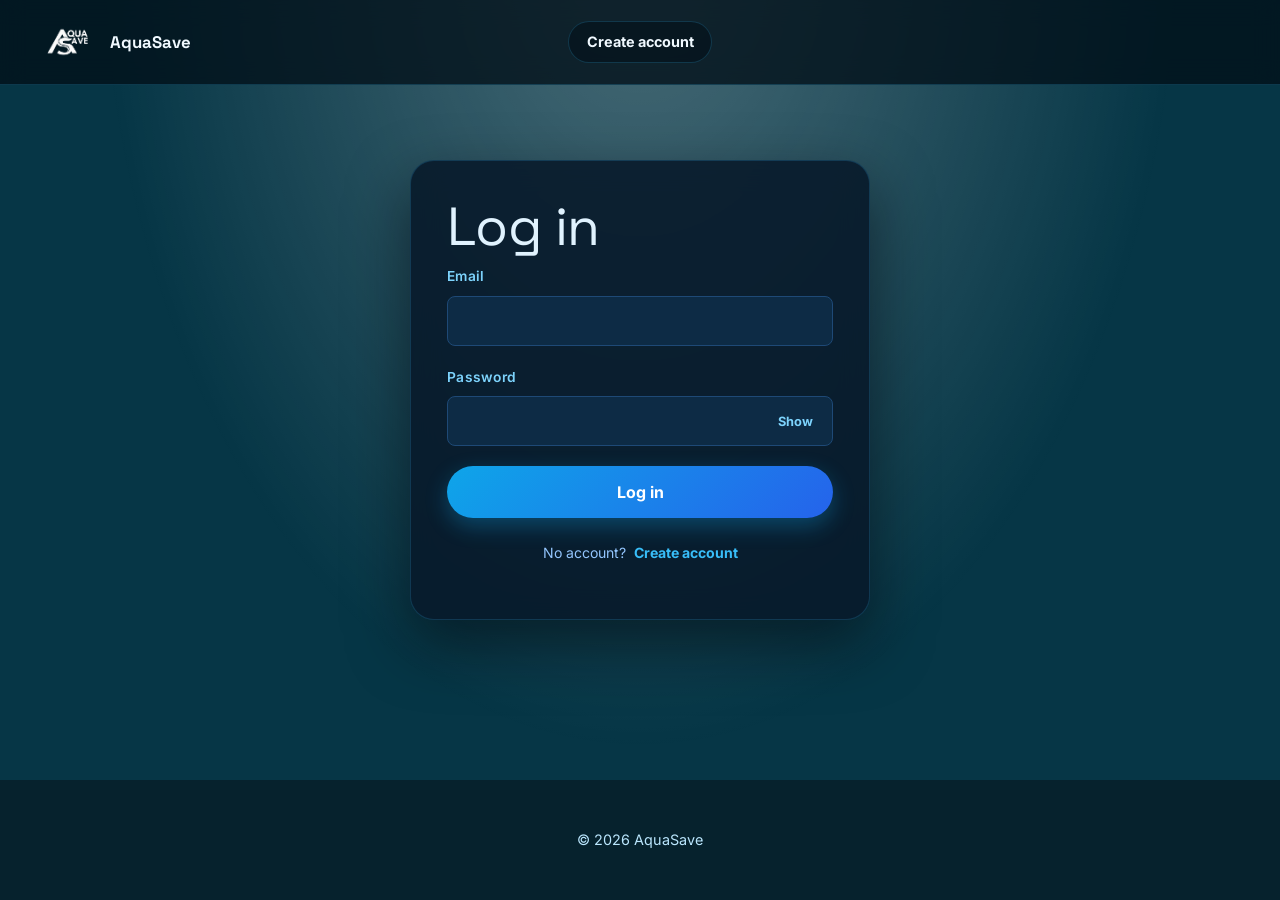
==== login.html @ 3f6320c7 "finish" ====
<!DOCTYPE html>
<html lang="en">
<head>
<meta charset="utf-8">
<meta name="viewport" content="width=device-width, initial-scale=1, viewport-fit=cover">
<title>Log in | AquaSave</title>
<link rel="stylesheet" href="https://fonts.googleapis.com/css2?family=Space+Grotesk:wght@700&family=Inter:wght@400;500;600;700&display=swap">
<link rel="stylesheet" href="css/style.css">
</head>
<body>
<div id="depth" aria-hidden="true"><i class="d1" style="opacity:.65"></i><i class="d2" style="opacity:.55"></i></div>
<div id="bubbles" aria-hidden="true"></div>

<div class="page-shell">
  <nav class="dash-nav">
    <a class="brand" href="index.html"><img src="images/graphics/logo/ASAVE.png" alt="AquaSave"><span>AquaSave</span></a>
    <a class="btn ghost sm" href="register.html">Create account</a>
  </nav>

  <main class="auth-main">
      <div class="auth-card field-login">
        <h1>Log in</h1>

        <form id="loginForm" novalidate>
          <div class="fgroup">
            <label for="loginEmail">Email</label>
            <input id="loginEmail" name="email" type="email" autocomplete="email" required>
          </div>

          <div class="fgroup">
            <label for="loginPassword">Password</label>
            <div class="pw-wrap">
              <input id="loginPassword" name="password" type="password" autocomplete="current-password" required>
              <button type="button" class="pw-toggle" id="togglePw">Show</button>
            </div>
          </div>

          <button type="submit" class="btn-pill-blue">Log in</button>
        </form>

        <p class="bottom-switch">No account? <a href="register.html">Create account</a></p>
      </div>
  </main>

  <footer>&copy; 2026 AquaSave</footer>
</div>

<script>
(function(){
  var pwInput = document.getElementById('loginPassword');
  var toggleBtn = document.getElementById('togglePw');
  toggleBtn.addEventListener('click', function(){
    var isPw = pwInput.type === 'password';
    pwInput.type = isPw ? 'text' : 'password';
    toggleBtn.textContent = isPw ? 'Hide' : 'Show';
  });
  document.getElementById('loginForm').addEventListener('submit', function(e){
    e.preventDefault();
  });
})();
</script>
</body>
</html>
---- css/style.css ----
:root{--ember:#ff5a36;--cream:#f1ead8;--lime:#b8f35c;--abyss:#021019;--deep:#041E2B;--mid:#0A3649;--glow:#00E5FF;--sky:#0EA5E9;--foam:#2DD4BF;--ice:#F0F9FF;--mist:#BAE6FD;--line:rgba(56,189,248,.2);box-sizing:border-box;padding-top:env(safe-area-inset-top,0px);padding-bottom:env(safe-area-inset-bottom,0px)}
html{scroll-padding-top:env(safe-area-inset-top,0px)}
*,*::before,*::after{box-sizing:border-box}
html.lenis,html.lenis body{height:auto}.lenis.lenis-smooth{scroll-behavior:auto!important}
body{margin:0;background:var(--abyss);color:var(--mist);font:400 1.05rem/1.7 "Inter",system-ui,-apple-system,"Segoe UI",sans-serif;overflow-x:hidden}
h1,h2,h3{color:var(--ice);font-family:"Space Grotesk","Inter",system-ui,sans-serif;line-height:1.1;margin:0 0 .5em;letter-spacing:-.02em}
h1{font-size:clamp(2.6rem,7vw,5.6rem)}h2{font-size:clamp(2rem,4.5vw,3.4rem)}h3{font-size:1.3rem;letter-spacing:0}
p{margin:0 0 1em}
#depth{position:fixed;inset:0;z-index:-2;background:#0b8fa8}
#depth i{position:absolute;inset:0;opacity:0;will-change:opacity}#depth .d1{background:#0A3649}#depth .d2{background:#041E2B}#depth .d3{background:#021019}
#depth::after{content:"";position:absolute;inset:0;background:radial-gradient(ellipse at 50% -10%,rgba(255,255,255,.28),transparent 60%)}
#bubbles{position:fixed;inset:0;z-index:-1;pointer-events:none;overflow:hidden}
.bubble{position:absolute;border-radius:50%;border:1px solid rgba(240,249,255,.45);background:radial-gradient(circle at 30% 30%,rgba(240,249,255,.35),rgba(240,249,255,.04))}
/* preloader */
#preloader{position:fixed;inset:0;z-index:9999;background:radial-gradient(ellipse at 50% -10%,rgba(255,255,255,.28),transparent 60%),#0b8fa8;display:grid;place-items:center;overflow:hidden}
#fill{position:absolute;left:0;right:0;bottom:0;height:100%;background:rgba(240,249,255,.22);transform:translateY(100%)}
#fill .pw{position:absolute;left:0;width:200%;height:60px;fill:rgba(240,249,255,.2);animation:bob 1.6s ease-in-out infinite alternate}
#fill .pw1{top:-54px}#fill .pw2{top:-46px;animation-duration:2.1s}#fill .pw3{top:-38px;animation-duration:2.7s}
@keyframes bob{to{translate:0 9px}}
.pl-inner{position:relative;text-align:center;mix-blend-mode:normal}
.pl-inner img{width:480px;height:auto;margin-bottom:12px}
#count{font:700 clamp(4rem,14vw,9rem)/1 "Space Grotesk",system-ui,sans-serif;color:var(--ice);text-shadow:0 2px 30px rgba(2,16,25,.5)}
.pl-inner small{display:block;letter-spacing:.3em;text-transform:uppercase;color:var(--ice);font-size:.75rem}
/* nav */
nav{position:fixed;top:env(safe-area-inset-top,0px);left:0;right:0;z-index:50;display:flex;justify-content:space-between;align-items:center;padding:14px clamp(16px,4vw,48px)}
nav .brand{display:flex;align-items:center;gap:10px;color:var(--ice);font-weight:700;text-decoration:none;font-family:"Space Grotesk",system-ui,sans-serif}
nav .brand img{height:60px;width:auto}.navl{color:var(--ice);text-decoration:none;font-weight:600;font-size:.92rem;opacity:.9}.navl:hover{color:var(--glow)}.btn.sm{padding:.55em 1.2em;font-size:.9rem}@media(max-width:760px){.dash-nav .nav-center .navl{display:none}}
.btn{display:inline-block;padding:.9em 1.7em;border-radius:999px;background:var(--glow);color:var(--abyss);font-weight:700;text-decoration:none;box-shadow:0 0 0 0 rgba(0,229,255,.5);transition:transform .25s,box-shadow .25s}
.btn:hover{transform:translateY(-2px);box-shadow:0 8px 30px rgba(0,229,255,.45)}
.btn.ghost{background:rgba(2,16,25,.55);color:var(--ice);border:1px solid var(--line)}
/* sections */
section{position:relative;min-height:100vh;padding:clamp(88px,12vh,140px) clamp(20px,6vw,96px);display:flex;flex-direction:column;justify-content:center;overflow:hidden}
.wrap{position:relative;z-index:2;max-width:1100px;width:100%;margin:0 auto}
.eyebrow{color:var(--foam);text-transform:uppercase;letter-spacing:.25em;font-size:.78rem;font-weight:700;margin-bottom:1rem;display:block}
#hero p.lead{font-size:clamp(1.05rem,2vw,1.35rem);max-width:34ch;color:var(--ice)}
#hero .cta{display:flex;gap:12px;flex-wrap:wrap;margin-top:2rem}
#hero h1 .l{display:block}
.creature{position:absolute;z-index:1;height:auto;pointer-events:none;will-change:transform}
.creature.r{right:0;width:min(52vw,870px)}
.creature.l{left:0;width:min(46vw,560px);transform:scaleX(-1)}
.wave{position:absolute;left:0;bottom:-1px;width:200%;height:90px;z-index:1;fill:rgba(240,249,255,.12)}
.wave.b{height:70px;fill:rgba(10,54,73,.45)}
.glass{background:rgba(10,54,73,.78);border:1px solid var(--line);border-radius:22px;padding:2rem}
.grid{display:grid;grid-template-columns:repeat(auto-fit,minmax(250px,1fr));gap:20px;margin-top:2.5rem}
.card .ico{width:48px;height:48px;border-radius:14px;display:grid;place-items:center;background:rgba(0,229,255,.12);color:var(--glow);font-size:1.4rem;margin-bottom:1rem}
.stat b{display:block;font:700 clamp(2.6rem,6vw,4.2rem)/1 "Space Grotesk",system-ui,sans-serif;color:var(--glow)}
.stat span{color:var(--ice);font-weight:600}
.live{display:inline-flex;align-items:center;gap:8px;font-size:.8rem;color:var(--foam);margin-bottom:1rem}
.live i{width:8px;height:8px;border-radius:50%;background:var(--foam);box-shadow:0 0 0 0 var(--foam);animation:ping 1.8s infinite}
@keyframes ping{70%{box-shadow:0 0 0 10px rgba(45,212,191,0)}100%{box-shadow:0 0 0 0 rgba(45,212,191,0)}}
.split{display:grid;grid-template-columns:1fr 1fr;gap:3rem;align-items:center}
.map{justify-self:center;width:min(100%,300px);filter:drop-shadow(0 0 24px rgba(0,229,255,.25))}
@media(max-width:760px){.split{grid-template-columns:1fr}.creature.r,.creature.l{width:62vw;opacity:.75}}
.stat b small{font:600 1rem/1 "Inter",system-ui,sans-serif;color:var(--foam);margin-left:.4rem;letter-spacing:.05em}
.stat h3{margin:.6rem 0 .4rem}.stat p{margin:0;font-size:.98rem}
.badge{margin-top:2rem;display:inline-flex;gap:.7rem;flex-wrap:wrap;align-items:center}
.badge-item{display:inline-flex;align-items:center;gap:.55rem;padding:.5rem .9rem .5rem .65rem;border-radius:999px;font-weight:600;font-size:.82rem;letter-spacing:.04em;text-transform:uppercase;color:var(--ice);background:linear-gradient(135deg,rgba(10,54,73,.85),rgba(6,34,45,.7));border:1px solid rgba(0,229,255,.28);box-shadow:0 4px 18px rgba(0,229,255,.08),inset 0 1px 0 rgba(240,249,255,.06);backdrop-filter:blur(6px)}
.badge-item .bicon{width:18px;height:18px;flex:0 0 18px;color:var(--glow)}
.badge-item.verified{border-color:rgba(184,243,92,.35);box-shadow:0 4px 18px rgba(184,243,92,.08),inset 0 1px 0 rgba(240,249,255,.06)}
.badge-item.verified .bicon{color:var(--lime)}
.badge-item.iso .bicon{color:var(--foam)}
.src{display:block;margin-top:.6rem;font-size:.8rem;opacity:.75}
.mapbox{position:relative;justify-self:center;width:min(100%,300px)}
.mapbox .map{width:100%}
.dot{position:absolute;width:10px;height:10px;border-radius:50%;background:var(--glow);box-shadow:0 0 12px var(--glow)}
.animals{grid-template-columns:repeat(auto-fit,minmax(220px,1fr))}
.animal{padding:1.4rem 0 1rem 1.4rem;overflow:hidden}.animal h3{margin:0 0 .4rem}.animal img{display:block;margin-left:auto;width:88%;height:auto}
#ripples{position:fixed;inset:0;z-index:10000;pointer-events:none;overflow:hidden}
.rip{position:absolute;width:20px;height:20px;margin:-10px 0 0 -10px;border-radius:50%;border:2px solid rgba(186,230,253,.75);will-change:transform,opacity}
.reef{position:relative;height:clamp(200px,32vw,340px);margin-top:-20px;overflow:hidden;pointer-events:none}
.reef::before{content:"";position:absolute;inset:auto 0 0 0;height:70%;background:radial-gradient(ellipse at 50% 100%,rgba(0,229,255,.22),transparent 70%)}
.reef svg{position:absolute;left:0;bottom:0;width:100%;height:100%}
.reef .sway{transform-box:fill-box}
.reef-label{position:absolute;z-index:2;left:0;right:0;top:14%;text-align:center;color:var(--foam);font-size:.78rem;letter-spacing:.3em;text-transform:uppercase;font-weight:700}

/* nine sites */
.mapwrap{position:relative;margin-top:2.2rem;height:600px;border:1px solid var(--line);border-radius:12px;background:linear-gradient(rgba(2,16,25,.62),rgba(2,16,25,.62)),repeating-linear-gradient(0deg,rgba(186,230,253,.07) 0 1px,transparent 1px 64px),repeating-linear-gradient(90deg,rgba(186,230,253,.07) 0 1px,transparent 1px 64px);overflow:hidden}
.mapwrap::before{content:"";position:absolute;left:0;top:0;width:14px;height:14px;border-top:2px solid var(--ember);border-left:2px solid var(--ember);border-radius:12px 0 0 0;z-index:3}
.mpanel{position:absolute;left:28px;top:50%;transform:translateY(-35%);z-index:3;max-width:min(520px,52%)}
.mpanel .live{color:var(--lime);margin:0 0 .3rem}.mpanel .live i{background:var(--lime);width:7px;height:7px}
.mpanel h3{margin:0 0 1rem;color:var(--cream);font-size:1.5rem}
.filters{display:grid;grid-template-columns:repeat(3,1fr);gap:12px}
.filters label{font-size:.78rem;color:var(--mist);display:block}
.filters select{width:100%;margin-top:6px;padding:.65rem .7rem;border-radius:8px;border:1px solid var(--line);background:rgba(10,54,73,.8);color:var(--ice);font:600 .9rem "Inter",system-ui,sans-serif}
.mstat{margin:1rem 0;color:var(--cream);font-weight:700;font-size:.95rem}
.pill{padding:.6rem 1.1rem;border-radius:999px;border:1px solid var(--line);background:rgba(10,54,73,.5);color:var(--cream);font:700 .85rem "Inter",system-ui,sans-serif;cursor:pointer}
.pill:hover{border-color:var(--glow)}
.details{display:none;margin:.9rem 0 0;padding:0;list-style:none;columns:3;font-size:.85rem;color:var(--mist)}.details.open{display:block}
.mctl{position:absolute;right:calc(min(300px,36%) + 70px);top:32px;z-index:4;display:flex;flex-direction:column;gap:8px;width:86px}
.mctl button{padding:.65rem 0;border:0;border-radius:6px;background:var(--cream);color:#0b2f36;font:800 .82rem "Inter",system-ui,sans-serif;cursor:pointer}
.mctl button.on{background:var(--ember);color:#fff}
.mhint{position:absolute;right:20px;bottom:14px;z-index:4;font-size:.75rem;padding:.4rem .8rem;border-radius:8px;background:rgba(2,16,25,.7);color:var(--mist)}
.stage{position:absolute;right:40px;top:4%;bottom:7%;aspect-ratio:410/680;cursor:grab;touch-action:none}
.stage:active{cursor:grabbing}
.pz{position:absolute;inset:0;transform-origin:50% 50%}
.pz img{width:100%;height:100%;display:block;user-select:none;-webkit-user-drag:none}
.site{position:absolute;width:16px;height:16px;border:0;padding:0;border-radius:50%;background:var(--ember);box-shadow:0 0 0 3px rgba(255,90,54,.35);transform:translate(-50%,-50%) scale(var(--inv,1));cursor:pointer}
.site::after{content:"";position:absolute;inset:-9px;border-radius:50%;border:2px solid rgba(255,90,54,.5);animation:ring 2.2s infinite}
@keyframes ring{0%{transform:scale(.6);opacity:1}100%{transform:scale(1.5);opacity:0}}
.tip{position:absolute;left:50%;bottom:150%;transform:translateX(-50%);white-space:nowrap;padding:.3rem .6rem;border-radius:6px;background:var(--cream);color:#0b2f36;font:800 .72rem "Inter",system-ui,sans-serif;opacity:0;pointer-events:none;transition:opacity .2s}
.site:hover .tip,.site:focus-visible .tip{opacity:1}
.city{position:absolute;font-size:.55rem;color:var(--mist);transform:translate(6px,-50%) scale(var(--inv,1));transform-origin:left;white-space:nowrap;pointer-events:none}
.city::before{content:"";display:inline-block;width:4px;height:4px;border-radius:50%;background:var(--mist);margin-right:4px;vertical-align:middle}
.cluster{position:absolute;display:none;place-items:center;border-radius:50%;background:rgba(255,90,54,.85);color:#fff;font:700 1rem "Space Grotesk",sans-serif;transform:translate(-50%,-50%) scale(var(--inv,1));text-align:center;line-height:1.1;box-shadow:0 0 0 8px rgba(255,90,54,.25)}
.cluster small{display:block;font:700 .55rem "Inter",sans-serif}
.mapwrap.cl .site{display:none}.mapwrap.cl .cluster{display:grid}
@media(max-width:860px){.mapwrap{height:auto;padding:20px}.mpanel{position:static;transform:none;max-width:none}.stage{position:relative;right:auto;top:auto;bottom:auto;height:480px;margin:1.2rem auto 0}.mctl{position:static;flex-direction:row;width:auto;margin-top:1rem;flex-wrap:wrap}.mctl button{padding:.6rem 1rem}.mhint{position:static;display:inline-block;margin-top:.8rem}.filters{grid-template-columns:1fr}.details{columns:2}}
.filters option{background:#0A3649;color:#F0F9FF}
.mapwrap.det .mpanel{top:28px;transform:none}
.mpanel{transition:top .4s,transform .4s;width:min(540px,52%)}
.pill.open{border-color:var(--lime);box-shadow:0 0 0 2px rgba(184,243,92,.25)}
.dtable{display:none;margin-top:.9rem;font-size:.85rem;color:var(--cream)}.dtable.open{display:block}
.dh,.dr{display:grid;grid-template-columns:1.5fr 1fr 1.4fr .8fr 1fr;gap:10px;align-items:center;padding:.7rem .4rem}
.dh{color:var(--mist);font-size:.78rem;border-bottom:1px solid var(--line)}
.dbody{max-height:210px;overflow:auto;scrollbar-width:thin;scrollbar-color:var(--cream) rgba(2,16,25,.5)}
.dr{border-bottom:1px solid var(--line);font-weight:700}
.dr span:nth-child(2),.dr span:nth-child(3){font-weight:600}
.st{display:inline-block;padding:.2rem .7rem;border:1px solid var(--ember);border-radius:999px;font-size:.75rem;font-weight:700;font-style:normal;color:var(--cream)}
.st.act{border-color:var(--lime);color:var(--lime);background:rgba(184,243,92,.1)}
.site.act{background:var(--lime);box-shadow:0 0 0 3px rgba(184,243,92,.35)}
.site.act::after{border-color:rgba(184,243,92,.55)}
.scard.act .bar{background:var(--lime)}
.cluster{width:auto;height:auto;box-shadow:none;background:var(--ember);color:#fff;font:800 .9rem "Inter",sans-serif;border-radius:50%}
.cluster{cursor:pointer}
.cluster::after{content:"";position:absolute;inset:-12px;border-radius:50%;border:2px solid rgba(255,90,54,.55);animation:ring 2.2s infinite}
.cluster.lime{background:var(--lime);color:#0b2f36}.cluster.lime::after{border-color:rgba(184,243,92,.4)}
.cluster small{display:none}
.scard{position:absolute;z-index:8;display:none;width:236px;background:var(--cream);color:#0b2f36;border-radius:6px;padding:16px 16px 14px;box-shadow:0 18px 40px rgba(0,0,0,.45);pointer-events:none}
.scard h4{margin:0;font:700 1.15rem "Space Grotesk",sans-serif;color:#0b2f36}.scard .sub{font-size:.8rem;color:#587a80;margin:.15rem 0 .8rem}
.scard .row{display:flex;justify-content:space-between;font-size:.82rem;padding:.2rem 0}.scard .row b{font-weight:800}
.scard .bar{height:4px;border-radius:2px;background:var(--ember);margin-top:.7rem}
@media(max-width:860px){.mpanel{width:auto}.mapwrap.det .mpanel{top:auto}.dh,.dr{grid-template-columns:1.4fr 1fr 1fr}.dh span:nth-child(3),.dr span:nth-child(3),.dh span:nth-child(5),.dr span:nth-child(5){display:none}}
/* animals */
.agrid{display:grid;grid-template-columns:repeat(auto-fit,minmax(230px,1fr));gap:20px;margin-top:2.4rem}
.acard{display:flex;flex-direction:column;border:1px solid var(--line);border-radius:10px;background:rgba(6,34,45,.78);overflow:hidden;position:relative;transition:transform .4s cubic-bezier(.2,.8,.2,1),border-color .4s,box-shadow .4s,filter .4s;will-change:transform}
.acard::after{content:"";position:absolute;inset:-40% -60%;background:linear-gradient(115deg,transparent 35%,rgba(240,249,255,.14) 50%,transparent 65%);transform:translateX(-60%) rotate(8deg);opacity:0;pointer-events:none;transition:transform .8s ease,opacity .4s ease}
.acard:hover{transform:translateY(-10px) scale(1.015);border-color:rgba(0,229,255,.55);box-shadow:0 18px 40px rgba(0,229,255,.12),0 8px 22px rgba(1,8,12,.45)}
.acard:hover::after{transform:translateX(60%) rotate(8deg);opacity:1}
.athumb{position:relative;height:240px;overflow:hidden;cursor:pointer;display:flex;align-items:center;justify-content:flex-end;padding:18px 10px 18px 18px;background:repeating-linear-gradient(105deg,rgba(255,255,255,.05) 0 38px,transparent 38px 76px),linear-gradient(180deg,#0f6a7a,#082e38)}
.athumb img{position:relative;right:-12%;bottom:auto;display:block;height:370px;width:auto;max-width:148%;object-fit:contain;object-position:center right;flex:0 0 auto;margin:0;will-change:transform;transition:transform .6s cubic-bezier(.2,.8,.2,1),filter .4s ease}
.acard:hover .athumb img{filter:drop-shadow(0 10px 18px rgba(0,229,255,.18)) brightness(1.05)}
.athumb .bb{position:absolute;width:9px;height:9px;border-radius:50%;border:1px solid rgba(240,249,255,.5)}
.play{position:absolute;right:14px;bottom:14px;width:38px;height:38px;border:0;border-radius:50%;background:var(--ember);display:grid;place-items:center;cursor:pointer;box-shadow:0 6px 18px rgba(255,90,54,.45);transition:transform .25s;animation:playpulse 2.4s ease-in-out infinite}
.play:hover{transform:scale(1.18);animation:none}
@keyframes playpulse{0%,100%{box-shadow:0 6px 18px rgba(255,90,54,.45),0 0 0 0 rgba(255,90,54,.35)}50%{box-shadow:0 6px 18px rgba(255,90,54,.45),0 0 0 10px rgba(255,90,54,0)}}
.play svg{width:14px;height:14px;fill:#fff;margin-left:2px}
.abody{padding:1.1rem 1.1rem 1.4rem}
.tag{display:inline-block;padding:.22rem .7rem;border:1px solid var(--ember);border-radius:999px;font-size:.72rem;color:var(--cream);margin-bottom:.7rem}
.abody h3{font-size:1.3rem;margin:0 0 .4rem;color:var(--cream)}.abody p{font-size:.95rem;margin:0 0 .8rem}
.where{font-size:.85rem;font-weight:700;color:var(--lime)}
.acard{background:linear-gradient(180deg,rgba(10,54,73,.75),rgba(4,22,31,.92))}
.scene{position:absolute;inset:0;overflow:hidden;pointer-events:none}
.scene::after{content:"";position:absolute;inset:0;background:radial-gradient(ellipse at 30% 0%,rgba(255,255,255,.22),transparent 60%)}
.scene .caus{position:absolute;border-radius:50%;background:radial-gradient(circle,rgba(125,235,255,.3),transparent 65%);animation:caus 6s ease-in-out infinite alternate}
.scene .c1{width:120px;height:120px;left:-20px;top:14px}.scene .c2{width:90px;height:90px;left:42%;top:56px;animation-duration:8s}.scene .c3{width:110px;height:110px;right:-20px;top:-24px;animation-duration:7s;animation-delay:-2s}
@keyframes caus{to{transform:translate(26px,18px) scale(1.25);opacity:.45}}
.scene .wv{position:absolute;left:0;top:0;width:200%;height:26px;fill:rgba(240,249,255,.16);animation:wv 7s linear infinite}
.scene .wv2{height:20px;fill:rgba(240,249,255,.1);animation-duration:11s;animation-direction:reverse}
.scene .sg{transform-origin:bottom center;animation:sway 4.5s ease-in-out infinite alternate}
.scene .sg:nth-of-type(2){animation-duration:5.2s;animation-delay:-1s}
.scene .sg:nth-of-type(3){animation-duration:3.8s;animation-delay:-.6s}
.scene .sg:nth-of-type(4){animation-duration:5.6s;animation-delay:-1.8s}
.scene .sg:nth-of-type(5){animation-duration:4.2s;animation-delay:-.3s}
@keyframes sway{from{transform:rotate(-4deg)}to{transform:rotate(5deg)}}
@keyframes wv{from{transform:scaleY(-1) translateX(0)}to{transform:scaleY(-1) translateX(-50%)}}
.scene svg{position:absolute;left:0;bottom:0;width:100%;height:100%}
.scene .sg{transform-box:fill-box;transform-origin:50% 100%;animation:sg 3s ease-in-out infinite alternate}
.scene .sg:nth-child(2n){animation-duration:3.8s;animation-direction:alternate-reverse}
@keyframes sg{from{transform:rotate(-6deg)}to{transform:rotate(6deg)}}
#modal{position:fixed;inset:0;z-index:200;display:none;place-items:center;padding:20px;background:rgba(1,8,12,.8);backdrop-filter:blur(6px)}
#modal.open{display:grid}
.mdlg{position:relative;width:min(720px,100%);max-height:92vh;overflow:auto;border:1px solid var(--line);border-radius:10px;background:#06222d}
.vid{aspect-ratio:16/9;background:#000;overflow:hidden;padding:0}
.vid iframe{display:block;width:100%;height:100%;border:0}
.vid>div{display:grid;place-items:center;height:100%;padding:16px;text-align:center;box-sizing:border-box}
.mclose{position:absolute;right:12px;top:12px;z-index:2;width:34px;height:34px;border:0;border-radius:50%;background:var(--cream);color:#0b2f36;font-size:1.2rem;font-weight:800;cursor:pointer}
.minfo{padding:1.2rem 1.5rem 1.5rem}.minfo h3{font-size:1.7rem;margin:.3rem 0 .2rem;color:var(--cream)}
.minfo .wl{color:var(--mist);font-size:.9rem;margin:0 0 1rem}.minfo ul{margin:0 0 1rem;padding-left:1.2rem;color:var(--ice);font-weight:600}.minfo small{color:var(--mist);opacity:.75}
footer{background:#06222d;position:relative;z-index:2}
footer{padding:48px 20px calc(48px + env(safe-area-inset-bottom,0px));text-align:center;font-size:.9rem;color:var(--mist)}
@media(prefers-reduced-motion:reduce){.live i{animation:none}}

/* ===== Auth & Dashboard Shared Styles ===== */
.page-shell{min-height:100vh;display:flex;flex-direction:column;position:relative;z-index:2}
.auth-main{flex:1;display:grid;place-items:center;padding:calc(96px + env(safe-area-inset-top,0px)) 20px 60px}
.auth-grid{width:min(980px,100%);display:grid;grid-template-columns:1.05fr 1fr;gap:28px;align-items:stretch}
@media(max-width:860px){.auth-grid{grid-template-columns:1fr}}
.auth-aside{display:flex;flex-direction:column;justify-content:space-between;background:linear-gradient(160deg,rgba(10,54,73,.88),rgba(2,16,25,.92));border:1px solid var(--line);border-radius:24px;padding:clamp(24px,4vw,40px);position:relative;overflow:hidden}
.auth-aside::after{content:"";position:absolute;right:-60px;bottom:-60px;width:240px;height:240px;border-radius:50%;background:radial-gradient(circle,rgba(0,229,255,.18),transparent 70%);pointer-events:none}
.auth-card{background:rgba(4,30,43,.88);backdrop-filter:blur(14px);border:1px solid var(--line);border-radius:24px;padding:clamp(24px,4vw,40px);box-shadow:0 24px 60px rgba(1,8,12,.55)}
.auth-card h1{font-size:clamp(1.85rem,3.4vw,2.5rem);margin-bottom:.25em}
.auth-sub{color:var(--mist);font-size:.96rem;margin-bottom:1.6rem}
.fgroup{margin-bottom:1.1rem}
.fgroup label{display:flex;justify-content:space-between;align-items:center;font-size:.82rem;font-weight:700;color:var(--ice);margin-bottom:.42rem;letter-spacing:.02em}
.fgroup input,.fgroup select,.fgroup textarea{width:100%;padding:.82rem 1rem;border-radius:12px;border:1px solid var(--line);background:rgba(2,16,25,.72);color:var(--ice);font:600 .95rem "Inter",system-ui,sans-serif;transition:border-color .2s,box-shadow .2s}
.fgroup input:focus,.fgroup select:focus,.fgroup textarea:focus{outline:none;border-color:var(--glow);box-shadow:0 0 0 3px rgba(0,229,255,.18)}
.fgroup select option{background:#041E2B;color:#F0F9FF}
.frow{display:grid;grid-template-columns:1fr 1fr;gap:12px}
@media(max-width:520px){.frow{grid-template-columns:1fr}}
.pw-wrap{position:relative}
.pw-wrap input{padding-right:4.2rem}
.pw-toggle{position:absolute;right:10px;top:50%;transform:translateY(-50%);border:0;background:rgba(0,229,255,.12);color:var(--glow);font:700 .75rem "Inter",sans-serif;padding:.35rem .6rem;border-radius:8px;cursor:pointer}
.pw-toggle:hover{background:rgba(0,229,255,.22)}
.fmeta{display:flex;justify-content:space-between;align-items:center;gap:10px;flex-wrap:wrap;margin:.4rem 0 1.3rem;font-size:.86rem}
.chk{display:inline-flex;align-items:center;gap:8px;cursor:pointer;color:var(--mist)}
.chk input{accent-color:var(--glow);width:16px;height:16px}
.flink{color:var(--foam);text-decoration:none;font-weight:700}
.flink:hover{color:var(--glow);text-decoration:underline}
.btn.full{width:100%;text-align:center;border:0;cursor:pointer;font:700 1rem "Inter",system-ui,sans-serif}
.alert{display:none;padding:.8rem 1rem;border-radius:12px;font-size:.88rem;font-weight:700;margin-bottom:1.1rem}
.alert.show{display:block}
.alert.err{background:rgba(255,90,54,.16);border:1px solid rgba(255,90,54,.55);color:#ffd2c7}
.alert.ok{background:rgba(184,243,92,.15);border:1px solid rgba(184,243,92,.55);color:var(--lime)}
.demo-box{margin-top:1.25rem;padding:.9rem 1rem;border-radius:14px;background:rgba(10,54,73,.48);border:1px dashed var(--line);font-size:.84rem}
.demo-box button{margin-top:.55rem;padding:.45rem .9rem;border-radius:999px;border:1px solid var(--foam);background:transparent;color:var(--foam);font:700 .8rem "Inter",sans-serif;cursor:pointer}
.demo-box button:hover{background:rgba(45,212,191,.15)}
.role-pills{display:grid;grid-template-columns:repeat(3,1fr);gap:8px;margin-bottom:1.1rem}
.rpill{padding:.65rem .5rem;border-radius:12px;border:1px solid var(--line);background:rgba(2,16,25,.55);color:var(--mist);font:700 .8rem "Inter",sans-serif;text-align:center;cursor:pointer;transition:all .2s}
.rpill.active{border-color:var(--glow);background:rgba(0,229,255,.15);color:var(--ice);box-shadow:0 0 0 2px rgba(0,229,255,.18)}
.aside-metrics{display:grid;grid-template-columns:repeat(2,1fr);gap:12px;margin-top:1.5rem}
.ametric{padding:1rem;border-radius:16px;background:rgba(2,16,25,.55);border:1px solid var(--line)}
.ametric b{display:block;font:700 1.65rem/1.1 "Space Grotesk",sans-serif;color:var(--glow)}
.ametric span{font-size:.8rem;color:var(--mist)}

/* ===== Dashboard Layout ===== */
.dash-nav{background:rgba(2,16,25,.78);backdrop-filter:blur(12px);border-bottom:1px solid var(--line);display:grid;grid-template-columns:1fr auto 1fr;align-items:center;gap:16px;padding:12px clamp(16px,4vw,40px)}
.dash-nav .brand{justify-self:start;display:flex;align-items:center}
.dash-nav .nav-center{justify-self:center;display:flex;align-items:center;gap:22px}
.dash-nav .nav-right{justify-self:end;display:flex;align-items:center;gap:14px}
.nav-login{padding:.35rem .2rem}
@media(max-width:900px){.dash-nav{display:flex;flex-wrap:wrap;justify-content:space-between}.dash-nav .nav-center{order:3;width:100%;justify-content:center;flex-wrap:wrap;gap:14px}.dash-nav .nav-right{justify-self:auto}}
.user-chip{display:inline-flex;align-items:center;gap:9px;padding:.38rem .85rem .38rem .45rem;border-radius:999px;background:rgba(10,54,73,.75);border:1px solid var(--line);color:var(--ice);font-size:.85rem;font-weight:700}
.avatar{width:28px;height:28px;border-radius:50%;display:grid;place-items:center;background:linear-gradient(135deg,var(--glow),var(--foam));color:var(--abyss);font:700 .82rem "Space Grotesk",sans-serif}
.dash-wrap{max-width:1240px;width:100%;margin:0 auto;padding:calc(96px + env(safe-area-inset-top,0px)) clamp(16px,4vw,40px) 72px;position:relative;z-index:2}
.dash-head{display:flex;justify-content:space-between;align-items:flex-end;gap:18px;flex-wrap:wrap;margin-bottom:1.8rem}
.dash-head h1{font-size:clamp(2rem,4vw,3rem);margin:.15em 0 .2em}
.dash-actions{display:flex;gap:10px;flex-wrap:wrap;align-items:center}
.kpi-grid{display:grid;grid-template-columns:repeat(4,1fr);gap:16px;margin-bottom:22px}
@media(max-width:960px){.kpi-grid{grid-template-columns:repeat(2,1fr)}}
@media(max-width:520px){.kpi-grid{grid-template-columns:1fr}}
.kpi{background:rgba(6,34,45,.82);border:1px solid var(--line);border-radius:20px;padding:1.35rem 1.4rem;position:relative;overflow:hidden}
.kpi-top{display:flex;justify-content:space-between;align-items:center;font-size:.82rem;color:var(--mist);font-weight:700;margin-bottom:.55rem}
.kpi b{display:block;font:700 clamp(1.9rem,3vw,2.5rem)/1.05 "Space Grotesk",sans-serif;color:var(--ice)}
.kpi .delta{display:inline-block;margin-top:.55rem;font-size:.78rem;font-weight:700;padding:.2rem .6rem;border-radius:999px;background:rgba(184,243,92,.14);color:var(--lime)}
.kpi .delta.warn{background:rgba(255,90,54,.16);color:#ffb4a2}
.dash-tabs{display:flex;gap:8px;flex-wrap:wrap;margin-bottom:20px;border-bottom:1px solid var(--line);padding-bottom:12px}
.dtab{padding:.58rem 1.15rem;border-radius:999px;border:1px solid var(--line);background:rgba(10,54,73,.45);color:var(--mist);font:700 .88rem "Inter",sans-serif;cursor:pointer;transition:all .2s}
.dtab:hover{border-color:var(--glow);color:var(--ice)}
.dtab.active{background:var(--glow);color:var(--abyss);border-color:var(--glow)}
.dash-grid{display:grid;grid-template-columns:1.45fr 1fr;gap:20px;align-items:start}
@media(max-width:960px){.dash-grid{grid-template-columns:1fr}}
.panel{background:rgba(6,34,45,.82);border:1px solid var(--line);border-radius:22px;padding:1.5rem;margin-bottom:20px}
.panel-head{display:flex;justify-content:space-between;align-items:center;gap:12px;flex-wrap:wrap;margin-bottom:1.1rem}
.panel-head h2{font-size:1.35rem;margin:0}
.bar-list{display:flex;flex-direction:column;gap:13px}
.brow-top{display:flex;justify-content:space-between;font-size:.88rem;margin-bottom:5px}
.brow-top span{color:var(--ice);font-weight:700}
.brow-top small{color:var(--foam);font-weight:700}
.btrack{height:10px;border-radius:999px;background:rgba(2,16,25,.75);overflow:hidden;border:1px solid rgba(56,189,248,.14)}
.bfill{height:100%;border-radius:999px;background:linear-gradient(90deg,var(--foam),var(--glow));transition:width .6s ease}
.bfill.ember{background:linear-gradient(90deg,#ff8566,var(--ember))}
.table-wrap{overflow-x:auto}
.dtable-full{width:100%;border-collapse:collapse;font-size:.88rem;min-width:560px}
.dtable-full th{text-align:left;color:var(--mist);font-size:.76rem;text-transform:uppercase;letter-spacing:.08em;padding:.7rem .6rem;border-bottom:1px solid var(--line)}
.dtable-full td{padding:.8rem .6rem;border-bottom:1px solid rgba(56,189,248,.12);color:var(--ice);vertical-align:middle}
.dtable-full tr:hover td{background:rgba(10,54,73,.35)}
.log-feed{display:flex;flex-direction:column;gap:12px;max-height:420px;overflow-y:auto;padding-right:4px}
.log-item{padding:.95rem 1rem;border-radius:14px;background:rgba(2,16,25,.6);border:1px solid var(--line)}
.log-item-head{display:flex;justify-content:space-between;align-items:center;gap:8px;margin-bottom:.3rem}
.log-item b{color:var(--cream);font-size:.95rem}
.log-item p{margin:.25rem 0 0;font-size:.86rem;color:var(--mist)}
.badge-pill{display:inline-block;padding:.18rem .62rem;border-radius:999px;font-size:.72rem;font-weight:700;background:rgba(0,229,255,.14);color:var(--glow);border:1px solid rgba(0,229,255,.35)}
.badge-pill.lime{background:rgba(184,243,92,.14);color:var(--lime);border-color:rgba(184,243,92,.4)}
.badge-pill.ember{background:rgba(255,90,54,.16);color:#ffb4a2;border-color:rgba(255,90,54,.45)}
.crew-card{padding:1rem;border-radius:16px;background:rgba(2,16,25,.58);border:1px solid var(--line);display:flex;justify-content:space-between;align-items:center;gap:12px;margin-bottom:10px}
.crew-card h4{margin:0 0 .2rem;color:var(--ice);font:700 1.05rem "Space Grotesk",sans-serif}
.crew-card small{color:var(--mist);font-size:.82rem}
.tbtn{padding:.45rem .85rem;border-radius:999px;border:1px solid var(--glow);background:rgba(0,229,255,.12);color:var(--glow);font:700 .78rem "Inter",sans-serif;cursor:pointer}
.tbtn:hover{background:var(--glow);color:var(--abyss)}
.tbtn.joined{border-color:var(--lime);background:rgba(184,243,92,.16);color:var(--lime)}
.tab-pane{display:none}.tab-pane.active{display:block}
.auth-main {
    display: flex;
    align-items: center;
    justify-content: center;
    padding: 2rem 1rem;
  }

  .auth-card.field-login {
    width: 100%;
    max-width: 460px;
    margin: 0 auto;
    background: rgba(7, 25, 42, 0.88);
    border: 1px solid rgba(56, 189, 248, 0.18);
    backdrop-filter: blur(14px);
    padding: 2.5rem 2.25rem;
  }

  .field-login .eyebrow {
    font-family: 'Inter', sans-serif;
    font-size: 0.82rem;
    font-weight: 700;
    letter-spacing: 0.02em;
    text-transform: none;
    color: #38bdf8;
    display: block;
    margin-bottom: 0.45rem;
  }

  .field-login h1 {
    font-family: 'Space Grotesk', sans-serif;
    font-size: clamp(2.6rem, 4.5vw, 3.35rem);
    font-weight: 400;
    line-height: 0.98;
    letter-spacing: -0.01em;
    color: #e0f2fe;
    margin: 0 0 0.75rem;
  }

  .field-login .auth-sub {
    font-size: 0.94rem;
    color: #bae6fd;
    margin: 0 0 1.65rem;
    line-height: 1.5;
  }

  .field-login .fgroup {
    margin-bottom: 1.25rem;
  }

  .field-login .fgroup label {
    display: block;
    font-size: 0.86rem;
    font-weight: 600;
    color: #7dd3fc;
    margin-bottom: 0.45rem;
  }

  .field-login input[type="email"],
  .field-login input[type="password"],
  .field-login input[type="text"] {
    width: 100%;
    height: 50px;
    padding: 0 1rem;
    border-radius: 8px;
    background: #0d2b45;
    border: 1px solid #1e4976;
    color: #f0f9ff;
    font-family: 'Inter', sans-serif;
    font-size: 0.95rem;
    transition: border-color 0.2s ease, box-shadow 0.2s ease, background 0.2s ease;
  }

  .field-login input::placeholder {
    color: #6488a8;
  }

  .field-login input:focus {
    outline: none;
    background: #103454;
    border-color: #38bdf8;
    box-shadow: 0 0 0 3px rgba(56, 189, 248, 0.2);
  }

  .field-login .pw-wrap {
    position: relative;
    display: flex;
    align-items: center;
  }

  .field-login .pw-wrap input {
    padding-right: 4.2rem;
  }

  .field-login .pw-toggle {
    position: absolute;
    right: 0.85rem;
    background: none;
    border: none;
    color: #7dd3fc;
    font-size: 0.8rem;
    font-weight: 700;
    cursor: pointer;
    padding: 4px 6px;
  }

  .field-login .pw-toggle:hover {
    color: #e0f2fe;
  }

  .field-login .fmeta {
    display: flex;
    justify-content: space-between;
    align-items: center;
    margin: 0.25rem 0 1.4rem;
    font-size: 0.83rem;
  }

  .field-login .btn-pill-blue {
    width: 100%;
    height: 52px;
    border: none;
    border-radius: 9999px;
    background: linear-gradient(135deg, #0ea5e9 0%, #2563eb 100%);
    color: #ffffff;
    font-family: 'Inter', sans-serif;
    font-size: 1rem;
    font-weight: 700;
    cursor: pointer;
    display: inline-flex;
    align-items: center;
    justify-content: center;
    gap: 8px;
    box-shadow: 0 8px 22px rgba(14, 165, 233, 0.32);
    transition: transform 0.16s ease, box-shadow 0.2s ease, filter 0.2s ease;
  }

  .field-login .btn-pill-blue:hover {
    filter: brightness(1.08);
    transform: translateY(-1px);
    box-shadow: 0 12px 26px rgba(14, 165, 233, 0.42);
  }

  .field-login .btn-pill-blue:active {
    transform: translateY(0);
  }

  .encrypted-pill {
    display: inline-flex;
    align-items: center;
    gap: 9px;
    margin-top: 1.5rem;
    padding: 9px 18px;
    border-radius: 9999px;
    border: 1.5px dashed rgba(56, 189, 248, 0.45);
    background: rgba(13, 43, 69, 0.45);
    color: #e0f2fe;
    font-size: 0.83rem;
    font-weight: 600;
  }

  .encrypted-pill svg {
    width: 15px;
    height: 15px;
    color: #38bdf8;
    flex-shrink: 0;
  }

  .field-login .bottom-switch {
    margin-top: 1.4rem;
    text-align: center;
    font-size: 0.88rem;
    color: #93c5fd;
  }

  .field-login .bottom-switch a {
    color: #38bdf8;
    font-weight: 700;
    text-decoration: none;
    margin-left: 4px;
  }

  .field-login .bottom-switch a:hover {
    color: #7dd3fc;
    text-decoration: underline;
  }

  .field-login .demo-box {
    margin-top: 1.25rem;
    padding-top: 1rem;
    border-top: 1px solid rgba(56, 189, 248, 0.15);
    font-size: 0.8rem;
  }
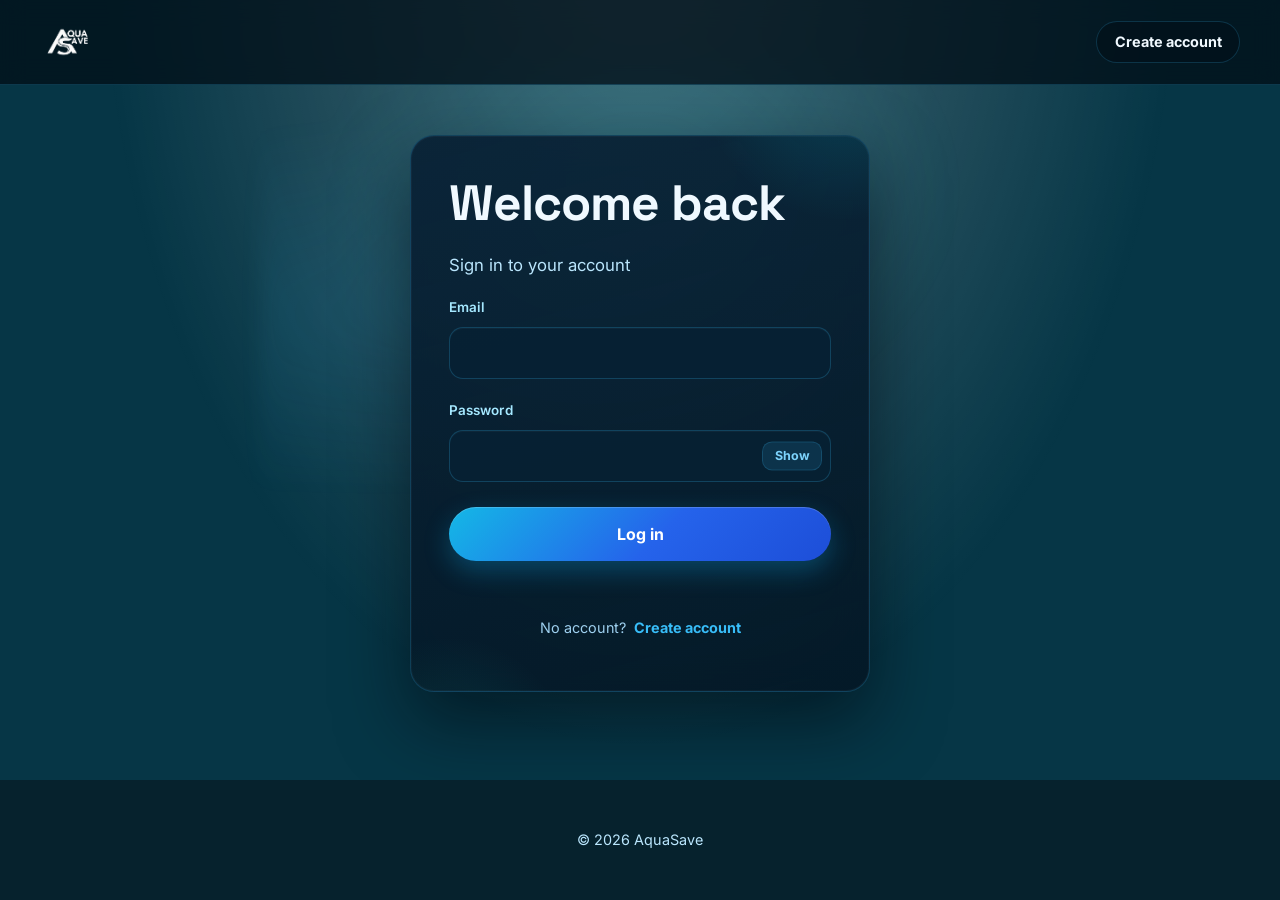
==== commit 04dcc74a: "updated" ====
--- a/login.html
+++ b/login.html
@@ -13,13 +13,16 @@
 
 <div class="page-shell">
   <nav class="dash-nav">
-    <a class="brand" href="index.html"><img src="images/graphics/logo/ASAVE.png" alt="AquaSave"><span>AquaSave</span></a>
-    <a class="btn ghost sm" href="register.html">Create account</a>
+    <a class="brand" href="index.html"><img src="images/graphics/logo/ASAVE.png" alt="AquaSave"></a>
+    <span class="nav-right">
+      <a class="btn ghost sm" href="register.html">Create account</a>
+    </span>
   </nav>
 
   <main class="auth-main">
       <div class="auth-card field-login">
-        <h1>Log in</h1>
+        <h1>Welcome back</h1>
+        <p>Sign in to your account</p>
 
         <form id="loginForm" novalidate>
           <div class="fgroup">
@@ -37,6 +40,7 @@
 
           <button type="submit" class="btn-pill-blue">Log in</button>
         </form>
+        <p id="authMsg" class="auth-msg" aria-live="polite"></p>
 
         <p class="bottom-switch">No account? <a href="register.html">Create account</a></p>
       </div>
@@ -49,13 +53,32 @@
 (function(){
   var pwInput = document.getElementById('loginPassword');
   var toggleBtn = document.getElementById('togglePw');
+  var form = document.getElementById('loginForm');
+  var msg = document.getElementById('authMsg');
+  function setMsg(text, type){ msg.textContent = text || ''; msg.className = 'auth-msg' + (type ? ' ' + type : ''); }
+  function getAccounts(){ try { return JSON.parse(localStorage.getItem('aquasave_accounts') || '[]'); } catch(e){ return []; } }
   toggleBtn.addEventListener('click', function(){
     var isPw = pwInput.type === 'password';
     pwInput.type = isPw ? 'text' : 'password';
     toggleBtn.textContent = isPw ? 'Hide' : 'Show';
   });
-  document.getElementById('loginForm').addEventListener('submit', function(e){
+  form.addEventListener('submit', function(e){
     e.preventDefault();
+    var email = (document.getElementById('loginEmail').value || '').trim().toLowerCase();
+    var password = pwInput.value || '';
+    if(!email || !password){ setMsg('Please enter your email and password.', 'error'); return; }
+    var accounts = getAccounts();
+    var user = null;
+    for(var i=0;i<accounts.length;i++){ if(accounts[i].email === email && accounts[i].password === password){ user = accounts[i]; break; } }
+    if(!user){ setMsg('Invalid email or password.', 'error'); return; }
+    localStorage.setItem('aquasave_session', JSON.stringify({ email: user.email, name: user.name, loggedIn: true }));
+    var profile = {};
+    try { profile = JSON.parse(localStorage.getItem('aquasave_profile') || '{}') || {}; } catch(err){ profile = {}; }
+    profile.name = user.name;
+    profile.email = user.email;
+    localStorage.setItem('aquasave_profile', JSON.stringify(profile));
+    setMsg('Logged in. Redirecting...', 'success');
+    setTimeout(function(){ window.location.href = 'index.html'; }, 500);
   });
 })();
 </script>
--- a/css/style.css
+++ b/css/style.css
@@ -225,10 +225,10 @@
 /* ===== Dashboard Layout ===== */
 .dash-nav{background:rgba(2,16,25,.78);backdrop-filter:blur(12px);border-bottom:1px solid var(--line);display:grid;grid-template-columns:1fr auto 1fr;align-items:center;gap:16px;padding:12px clamp(16px,4vw,40px)}
 .dash-nav .brand{justify-self:start;display:flex;align-items:center}
-.dash-nav .nav-center{justify-self:center;display:flex;align-items:center;gap:22px}
-.dash-nav .nav-right{justify-self:end;display:flex;align-items:center;gap:14px}
+.dash-nav .nav-center{justify-self:center;display:flex;align-items:center;gap:22px;grid-column:2}
+.dash-nav .nav-right{justify-self:end;display:flex;align-items:center;gap:14px;grid-column:3;margin-left:auto}
 .nav-login{padding:.35rem .2rem}
-@media(max-width:900px){.dash-nav{display:flex;flex-wrap:wrap;justify-content:space-between}.dash-nav .nav-center{order:3;width:100%;justify-content:center;flex-wrap:wrap;gap:14px}.dash-nav .nav-right{justify-self:auto}}
+@media(max-width:900px){.dash-nav{display:flex;flex-wrap:wrap;justify-content:space-between}.dash-nav .nav-center{order:3;width:100%;justify-content:center;flex-wrap:wrap;gap:14px;grid-column:auto}.dash-nav .nav-right{justify-self:auto;grid-column:auto}}
 .user-chip{display:inline-flex;align-items:center;gap:9px;padding:.38rem .85rem .38rem .45rem;border-radius:999px;background:rgba(10,54,73,.75);border:1px solid var(--line);color:var(--ice);font-size:.85rem;font-weight:700}
 .avatar{width:28px;height:28px;border-radius:50%;display:grid;place-items:center;background:linear-gradient(135deg,var(--glow),var(--foam));color:var(--abyss);font:700 .82rem "Space Grotesk",sans-serif}
 .dash-wrap{max-width:1240px;width:100%;margin:0 auto;padding:calc(96px + env(safe-area-inset-top,0px)) clamp(16px,4vw,40px) 72px;position:relative;z-index:2}
@@ -283,18 +283,38 @@
     display: flex;
     align-items: center;
     justify-content: center;
-    padding: 2rem 1rem;
+    padding: calc(96px + env(safe-area-inset-top,0px)) 1rem 3rem;
+    position: relative;
+  }
+  .auth-main::before{
+    content:"";position:absolute;inset:8% 10% auto;max-width:760px;height:420px;margin:0 auto;
+    background:radial-gradient(ellipse at 50% 30%,rgba(0,229,255,.12),transparent 60%),radial-gradient(ellipse at 20% 60%,rgba(56,189,248,.10),transparent 55%);
+    filter:blur(10px);pointer-events:none;z-index:0;
   }
 
   .auth-card.field-login {
     width: 100%;
     max-width: 460px;
     margin: 0 auto;
-    background: rgba(7, 25, 42, 0.88);
-    border: 1px solid rgba(56, 189, 248, 0.18);
-    backdrop-filter: blur(14px);
-    padding: 2.5rem 2.25rem;
-  }
+    position: relative;
+    background: linear-gradient(165deg, rgba(8, 32, 52, 0.92), rgba(4, 22, 36, 0.88));
+    border: 1px solid rgba(56, 189, 248, 0.22);
+    border-radius: 24px;
+    backdrop-filter: blur(16px);
+    padding: 2.6rem 2.35rem 2.3rem;
+    box-shadow: 0 30px 70px rgba(1, 8, 14, 0.55), 0 0 0 1px rgba(255,255,255,0.03) inset;
+    overflow: hidden;
+    z-index: 1;
+  }
+  .auth-card.field-login::before{
+    content:"";position:absolute;top:-40%;right:-30%;width:320px;height:320px;border-radius:50%;
+    background:radial-gradient(circle,rgba(0,229,255,.16),transparent 65%);pointer-events:none;
+  }
+  .auth-card.field-login::after{
+    content:"";position:absolute;left:-20%;bottom:-35%;width:260px;height:260px;border-radius:50%;
+    background:radial-gradient(circle,rgba(45,212,191,.12),transparent 65%);pointer-events:none;
+  }
+  .auth-card.field-login > *{position:relative;z-index:1;}
 
   .field-login .eyebrow {
     font-family: 'Inter', sans-serif;
@@ -309,12 +329,12 @@
 
   .field-login h1 {
     font-family: 'Space Grotesk', sans-serif;
-    font-size: clamp(2.6rem, 4.5vw, 3.35rem);
-    font-weight: 400;
-    line-height: 0.98;
-    letter-spacing: -0.01em;
-    color: #e0f2fe;
-    margin: 0 0 0.75rem;
+    font-size: clamp(2.4rem, 4.5vw, 3.1rem);
+    font-weight: 700;
+    line-height: 1.02;
+    letter-spacing: -0.02em;
+    color: #f0f9ff;
+    margin: 0 0 1.4rem;
   }
 
   .field-login .auth-sub {
@@ -330,36 +350,38 @@
 
   .field-login .fgroup label {
     display: block;
-    font-size: 0.86rem;
+    font-size: 0.84rem;
     font-weight: 600;
-    color: #7dd3fc;
-    margin-bottom: 0.45rem;
+    color: #a5e8ff;
+    margin-bottom: 0.5rem;
+    letter-spacing: .01em;
   }
 
   .field-login input[type="email"],
   .field-login input[type="password"],
   .field-login input[type="text"] {
     width: 100%;
-    height: 50px;
+    height: 52px;
     padding: 0 1rem;
-    border-radius: 8px;
-    background: #0d2b45;
-    border: 1px solid #1e4976;
+    border-radius: 14px;
+    background: rgba(8, 34, 52, 0.85);
+    border: 1px solid rgba(56, 189, 248, 0.22);
     color: #f0f9ff;
     font-family: 'Inter', sans-serif;
-    font-size: 0.95rem;
-    transition: border-color 0.2s ease, box-shadow 0.2s ease, background 0.2s ease;
+    font-size: 0.96rem;
+    transition: border-color 0.2s, box-shadow 0.2s, background 0.2s, transform 0.15s;
+    box-shadow: inset 0 1px 0 rgba(255,255,255,0.03);
   }
 
   .field-login input::placeholder {
-    color: #6488a8;
-  }
-
+    color: #6f93ad;
+  }
+  .field-login input:hover{border-color: rgba(56, 189, 248, 0.35)}
   .field-login input:focus {
     outline: none;
-    background: #103454;
+    background: rgba(12, 44, 66, 0.95);
     border-color: #38bdf8;
-    box-shadow: 0 0 0 3px rgba(56, 189, 248, 0.2);
+    box-shadow: 0 0 0 4px rgba(56, 189, 248, 0.16), 0 8px 18px rgba(0,0,0,0.12);
   }
 
   .field-login .pw-wrap {
@@ -369,23 +391,28 @@
   }
 
   .field-login .pw-wrap input {
-    padding-right: 4.2rem;
+    padding-right: 4.6rem;
   }
 
   .field-login .pw-toggle {
     position: absolute;
-    right: 0.85rem;
-    background: none;
-    border: none;
+    right: 0.6rem;
+    background: rgba(56,189,248,0.12);
+    border: 1px solid rgba(56,189,248,0.18);
     color: #7dd3fc;
-    font-size: 0.8rem;
+    font-size: 0.78rem;
     font-weight: 700;
     cursor: pointer;
-    padding: 4px 6px;
+    padding: .38rem .7rem;
+    border-radius: 10px;
+    font-family: 'Inter', sans-serif;
+    transition: background .2s, color .2s, border-color .2s;
   }
 
   .field-login .pw-toggle:hover {
     color: #e0f2fe;
+    background: rgba(56,189,248,0.22);
+    border-color: rgba(56,189,248,0.3);
   }
 
   .field-login .fmeta {
@@ -398,10 +425,10 @@
 
   .field-login .btn-pill-blue {
     width: 100%;
-    height: 52px;
+    height: 54px;
     border: none;
     border-radius: 9999px;
-    background: linear-gradient(135deg, #0ea5e9 0%, #2563eb 100%);
+    background: linear-gradient(135deg, #14b8e6 0%, #2563eb 55%, #1d4ed8 100%);
     color: #ffffff;
     font-family: 'Inter', sans-serif;
     font-size: 1rem;
@@ -411,19 +438,24 @@
     align-items: center;
     justify-content: center;
     gap: 8px;
-    box-shadow: 0 8px 22px rgba(14, 165, 233, 0.32);
+    box-shadow: 0 10px 26px rgba(14, 165, 233, 0.3), inset 0 1px 0 rgba(255,255,255,0.18);
     transition: transform 0.16s ease, box-shadow 0.2s ease, filter 0.2s ease;
+    margin-top: .35rem;
   }
 
   .field-login .btn-pill-blue:hover {
-    filter: brightness(1.08);
-    transform: translateY(-1px);
-    box-shadow: 0 12px 26px rgba(14, 165, 233, 0.42);
+    filter: brightness(1.07);
+    transform: translateY(-2px);
+    box-shadow: 0 14px 30px rgba(14, 165, 233, 0.4), inset 0 1px 0 rgba(255,255,255,0.18);
   }
 
   .field-login .btn-pill-blue:active {
     transform: translateY(0);
   }
+  .field-login .btn-pill-blue:disabled{opacity:.65;cursor:not-allowed;transform:none;filter:none}
+  .field-login .auth-msg{margin:.9rem 0 0;font-size:.88rem;min-height:1.3em;color:#bae6fd}
+  .field-login .auth-msg.error{color:#fca5a5}
+  .field-login .auth-msg.success{color:#86efac}
 
   .encrypted-pill {
     display: inline-flex;
@@ -447,10 +479,10 @@
   }
 
   .field-login .bottom-switch {
-    margin-top: 1.4rem;
+    margin-top: 1.35rem;
     text-align: center;
-    font-size: 0.88rem;
-    color: #93c5fd;
+    font-size: 0.9rem;
+    color: #9ed0ef;
   }
 
   .field-login .bottom-switch a {
